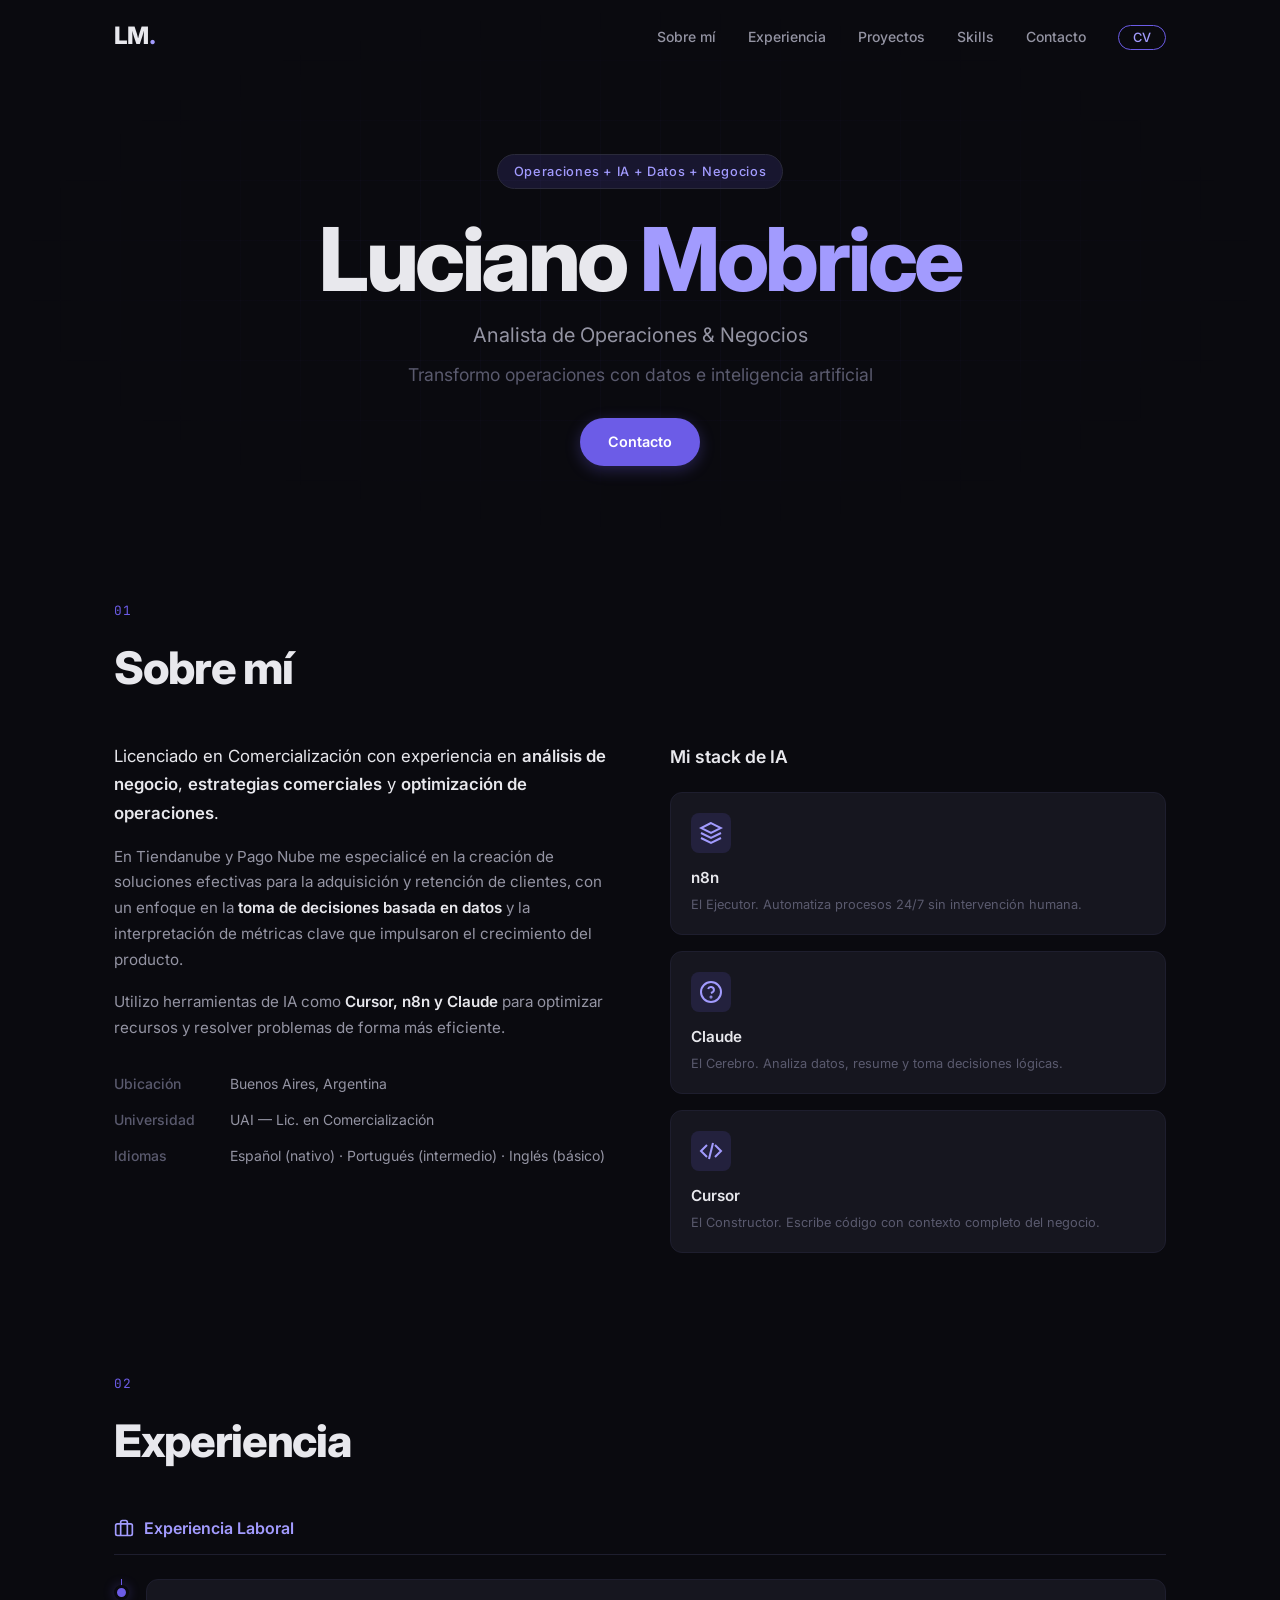
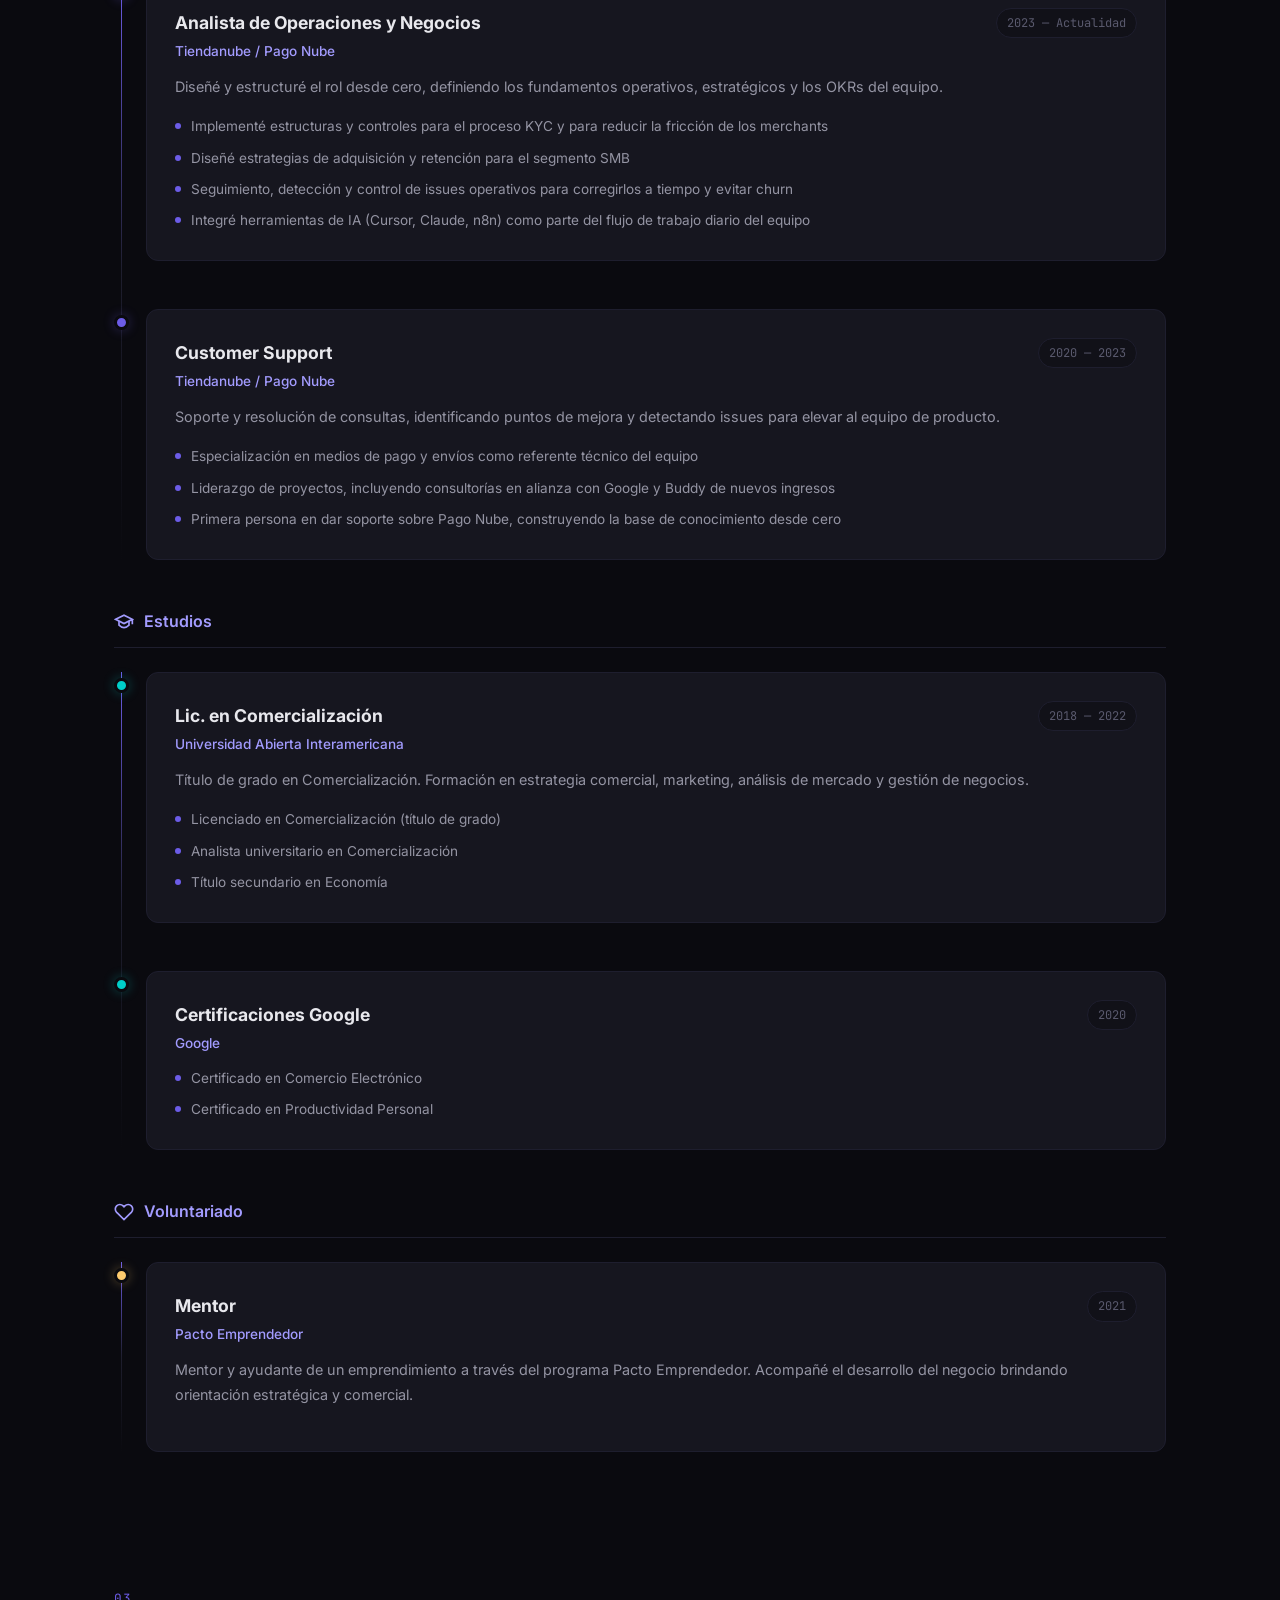
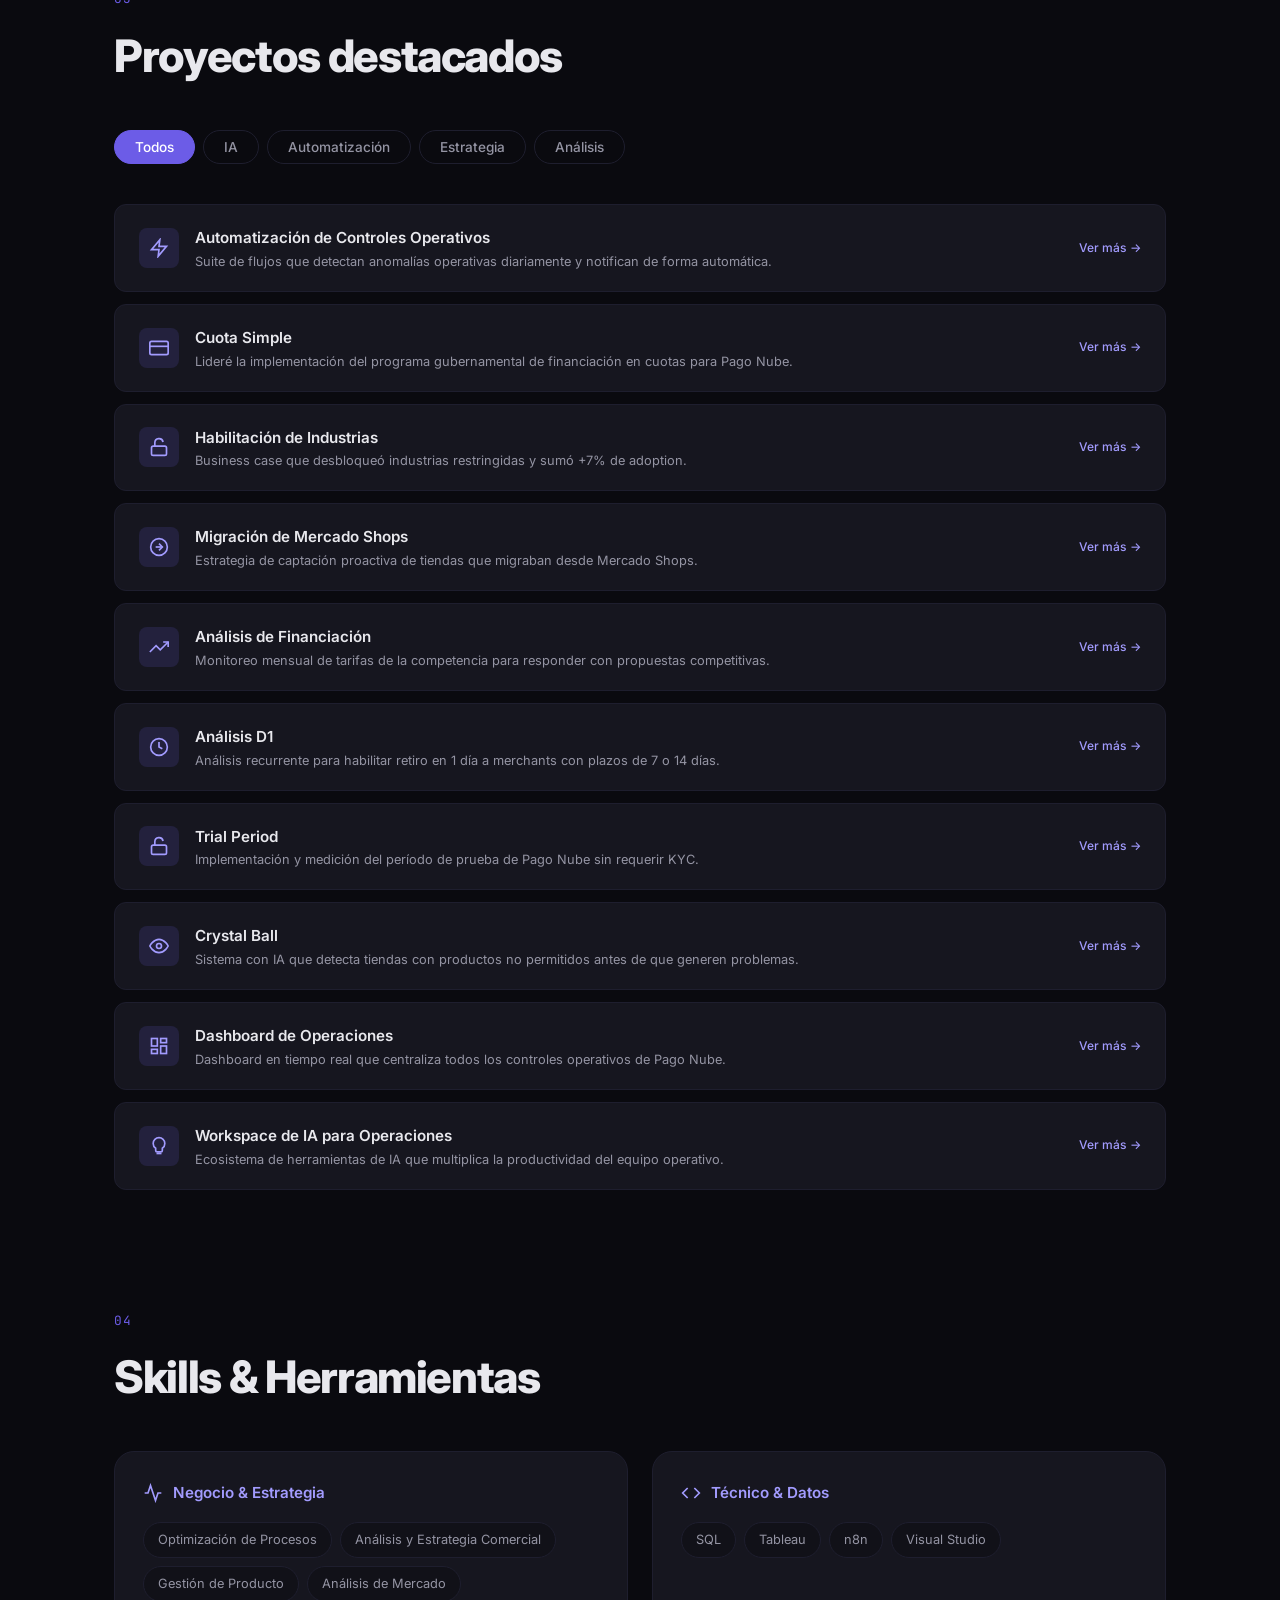
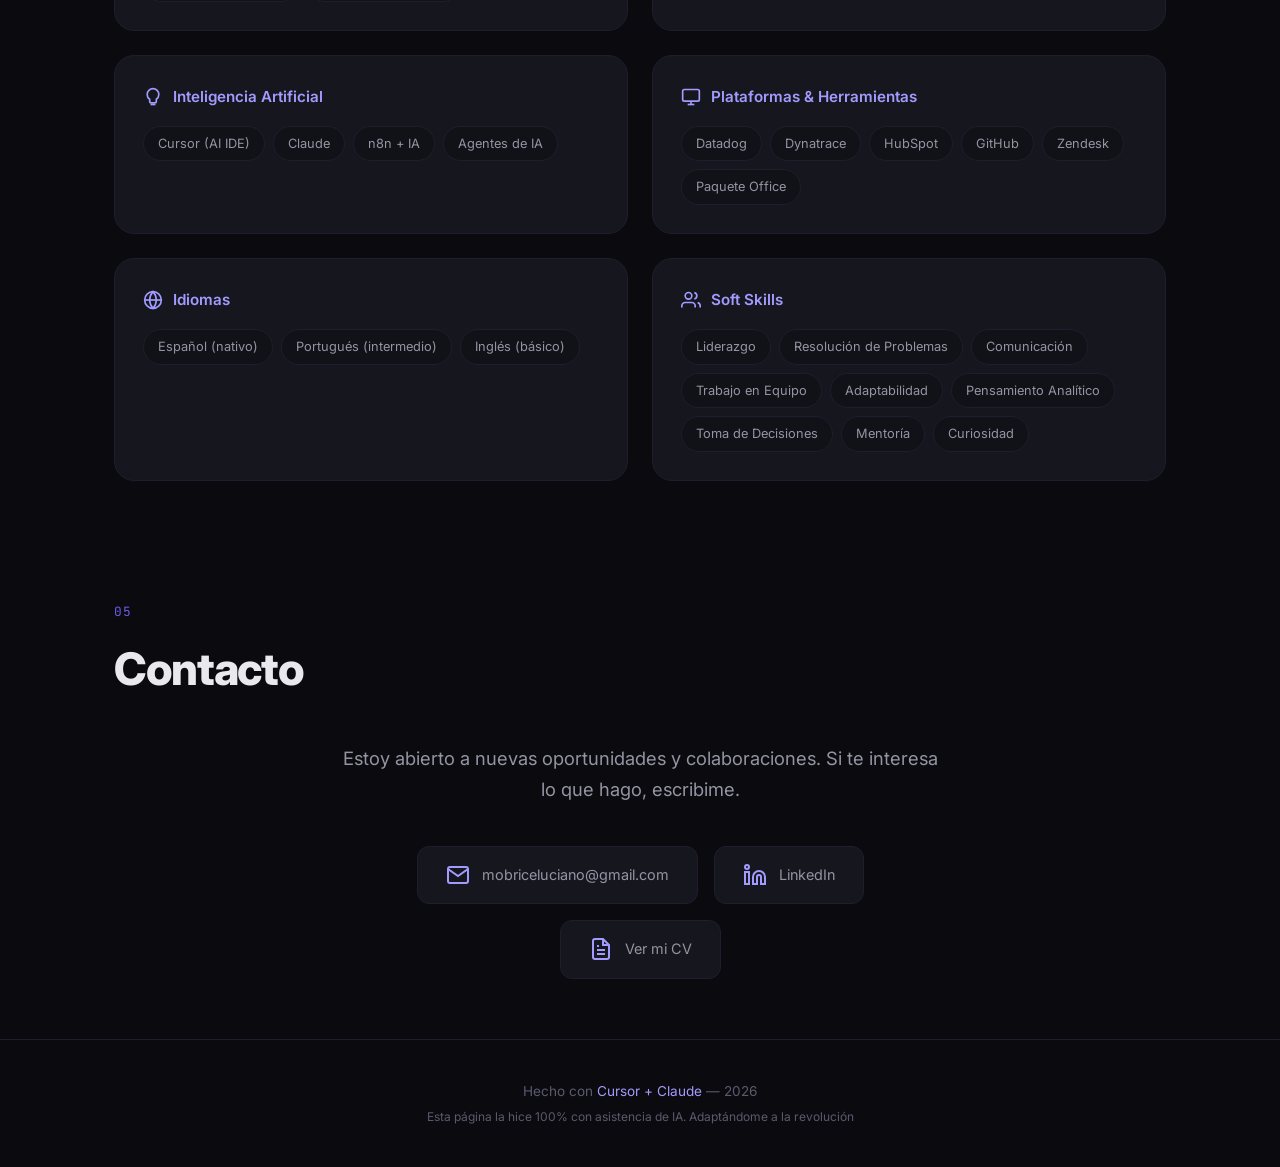
==== index.html @ 6ab18c4e "Initial commit — portfolio personal Luciano Mobrice Co-Authored-By: Claude Sonnet 4.6 <noreply@anthr" ====
<!DOCTYPE html>
<html lang="es">
<head>
  <meta charset="UTF-8">
  <meta name="viewport" content="width=device-width, initial-scale=1.0">
  <title>Luciano Mobrice — Portfolio</title>
  <meta name="description" content="Portfolio de Luciano Mobrice. Analista de Operaciones & Negocios. Transformo operaciones con datos e inteligencia artificial.">
  <link rel="stylesheet" href="style.css">
  <link rel="preconnect" href="https://fonts.googleapis.com">
  <link rel="preconnect" href="https://fonts.gstatic.com" crossorigin>
  <link href="https://fonts.googleapis.com/css2?family=Inter:wght@300;400;500;600;700;800&family=JetBrains+Mono:wght@400;500&display=swap" rel="stylesheet">
</head>
<body>
  <nav class="navbar" id="navbar">
    <div class="nav-container">
      <a href="#hero" class="nav-logo">LM<span class="accent">.</span></a>
      <button class="nav-toggle" id="navToggle" aria-label="Abrir menu">
        <span></span><span></span><span></span>
      </button>
      <ul class="nav-links" id="navLinks">
        <li><a href="#about">Sobre mí</a></li>
        <li><a href="#experience">Experiencia</a></li>
        <li><a href="#projects">Proyectos</a></li>
        <li><a href="#skills">Skills</a></li>
        <li><a href="#contact">Contacto</a></li>
        <li><a href="cv.html" class="nav-cv-link">CV</a></li>
      </ul>
    </div>
  </nav>

  <section class="hero" id="hero">
    <div class="hero-bg-grid"></div>
    <div class="hero-content">
      <div class="hero-badge">Operaciones + IA + Datos + Negocios</div>
      <h1>Luciano <span class="accent">Mobrice</span></h1>
      <p class="hero-role">Analista de Operaciones & Negocios</p>
      <p class="hero-tagline">Transformo operaciones con datos e inteligencia artificial</p>
      <div class="hero-cta">
        <a href="#contact" class="btn btn-primary">Contacto</a>
      </div>
    </div>
  </section>

  <section class="about" id="about">
    <div class="container">
      <div class="section-header">
        <span class="section-tag">01</span>
        <h2>Sobre mí</h2>
      </div>
      <div class="about-grid">
        <div class="about-text">
          <p class="about-lead">Licenciado en Comercialización con experiencia en <strong>análisis de negocio</strong>, <strong>estrategias comerciales</strong> y <strong>optimización de operaciones</strong>.</p>
          <p>En Tiendanube y Pago Nube me especialicé en la creación de soluciones efectivas para la adquisición y retención de clientes, con un enfoque en la <strong>toma de decisiones basada en datos</strong> y la interpretación de métricas clave que impulsaron el crecimiento del producto.</p>
          <p>Utilizo herramientas de IA como <strong>Cursor, n8n y Claude</strong> para optimizar recursos y resolver problemas de forma más eficiente.</p>
          <div class="about-details">
            <div class="detail">
              <span class="detail-label">Ubicación</span>
              <span class="detail-value">Buenos Aires, Argentina</span>
            </div>
            <div class="detail">
              <span class="detail-label">Universidad</span>
              <span class="detail-value">UAI — Lic. en Comercialización</span>
            </div>
            <div class="detail">
              <span class="detail-label">Idiomas</span>
              <span class="detail-value">Español (nativo) · Portugués (intermedio) · Inglés (básico)</span>
            </div>
          </div>
        </div>
        <div class="about-ai-stack">
          <h3>Mi stack de IA</h3>
          <div class="ai-cards">
            <div class="ai-card">
              <div class="ai-card-icon">
                <svg width="24" height="24" viewBox="0 0 24 24" fill="none" stroke="currentColor" stroke-width="2"><path d="M12 2L2 7l10 5 10-5-10-5z"/><path d="M2 17l10 5 10-5"/><path d="M2 12l10 5 10-5"/></svg>
              </div>
              <h4>n8n</h4>
              <p>El Ejecutor. Automatiza procesos 24/7 sin intervención humana.</p>
            </div>
            <div class="ai-card">
              <div class="ai-card-icon">
                <svg width="24" height="24" viewBox="0 0 24 24" fill="none" stroke="currentColor" stroke-width="2"><circle cx="12" cy="12" r="10"/><path d="M9.09 9a3 3 0 0 1 5.83 1c0 2-3 3-3 3"/><circle cx="12" cy="17" r=".5"/></svg>
              </div>
              <h4>Claude</h4>
              <p>El Cerebro. Analiza datos, resume y toma decisiones lógicas.</p>
            </div>
            <div class="ai-card">
              <div class="ai-card-icon">
                <svg width="24" height="24" viewBox="0 0 24 24" fill="none" stroke="currentColor" stroke-width="2"><polyline points="16 18 22 12 16 6"/><polyline points="8 6 2 12 8 18"/><line x1="14" y1="4" x2="10" y2="20"/></svg>
              </div>
              <h4>Cursor</h4>
              <p>El Constructor. Escribe código con contexto completo del negocio.</p>
            </div>
          </div>
        </div>
      </div>
    </div>
  </section>

  <section class="experience" id="experience">
    <div class="container">
      <div class="section-header">
        <span class="section-tag">02</span>
        <h2>Experiencia</h2>
      </div>

      <h3 class="experience-subtitle">
        <svg width="20" height="20" viewBox="0 0 24 24" fill="none" stroke="currentColor" stroke-width="2"><rect x="2" y="7" width="20" height="14" rx="2" ry="2"/><path d="M16 21V5a2 2 0 0 0-2-2h-4a2 2 0 0 0-2 2v16"/></svg>
        Experiencia Laboral
      </h3>
      <div class="timeline">
        <div class="timeline-item">
          <div class="timeline-marker"></div>
          <div class="timeline-content">
            <div class="timeline-header">
              <div>
                <h3>Analista de Operaciones y Negocios</h3>
                <span class="timeline-company">Tiendanube / Pago Nube</span>
              </div>
              <span class="timeline-period">2023 — Actualidad</span>
            </div>
            <p>Diseñé y estructuré el rol desde cero, definiendo los fundamentos operativos, estratégicos y los OKRs del equipo.</p>
            <ul class="timeline-highlights">
              <li>Implementé estructuras y controles para el proceso KYC y para reducir la fricción de los merchants</li>
              <li>Diseñé estrategias de adquisición y retención para el segmento SMB</li>
              <li>Seguimiento, detección y control de issues operativos para corregirlos a tiempo y evitar churn</li>
              <li>Integré herramientas de IA (Cursor, Claude, n8n) como parte del flujo de trabajo diario del equipo</li>
            </ul>
          </div>
        </div>
        <div class="timeline-item">
          <div class="timeline-marker"></div>
          <div class="timeline-content">
            <div class="timeline-header">
              <div>
                <h3>Customer Support</h3>
                <span class="timeline-company">Tiendanube / Pago Nube</span>
              </div>
              <span class="timeline-period">2020 — 2023</span>
            </div>
            <p>Soporte y resolución de consultas, identificando puntos de mejora y detectando issues para elevar al equipo de producto.</p>
            <ul class="timeline-highlights">
              <li>Especialización en medios de pago y envíos como referente técnico del equipo</li>
              <li>Liderazgo de proyectos, incluyendo consultorías en alianza con Google y Buddy de nuevos ingresos</li>
              <li>Primera persona en dar soporte sobre Pago Nube, construyendo la base de conocimiento desde cero</li>
            </ul>
          </div>
        </div>
      </div>

      <h3 class="experience-subtitle">
        <svg width="20" height="20" viewBox="0 0 24 24" fill="none" stroke="currentColor" stroke-width="2"><path d="M22 10v6M2 10l10-5 10 5-10 5z"/><path d="M6 12v5c3 3 6 3 6 3s3 0 6-3v-5"/></svg>
        Estudios
      </h3>
      <div class="timeline">
        <div class="timeline-item">
          <div class="timeline-marker marker-edu"></div>
          <div class="timeline-content">
            <div class="timeline-header">
              <div>
                <h3>Lic. en Comercialización</h3>
                <span class="timeline-company">Universidad Abierta Interamericana</span>
              </div>
              <span class="timeline-period">2018 — 2022</span>
            </div>
            <p>Título de grado en Comercialización. Formación en estrategia comercial, marketing, análisis de mercado y gestión de negocios.</p>
            <ul class="timeline-highlights">
              <li>Licenciado en Comercialización (título de grado)</li>
              <li>Analista universitario en Comercialización</li>
              <li>Título secundario en Economía</li>
            </ul>
          </div>
        </div>
        <div class="timeline-item">
          <div class="timeline-marker marker-edu"></div>
          <div class="timeline-content">
            <div class="timeline-header">
              <div>
                <h3>Certificaciones Google</h3>
                <span class="timeline-company">Google</span>
              </div>
              <span class="timeline-period">2020</span>
            </div>
            <ul class="timeline-highlights">
              <li>Certificado en Comercio Electrónico</li>
              <li>Certificado en Productividad Personal</li>
            </ul>
          </div>
        </div>
      </div>

      <h3 class="experience-subtitle">
        <svg width="20" height="20" viewBox="0 0 24 24" fill="none" stroke="currentColor" stroke-width="2"><path d="M20.84 4.61a5.5 5.5 0 0 0-7.78 0L12 5.67l-1.06-1.06a5.5 5.5 0 0 0-7.78 7.78l1.06 1.06L12 21.23l7.78-7.78 1.06-1.06a5.5 5.5 0 0 0 0-7.78z"/></svg>
        Voluntariado
      </h3>
      <div class="timeline">
        <div class="timeline-item">
          <div class="timeline-marker marker-vol"></div>
          <div class="timeline-content">
            <div class="timeline-header">
              <div>
                <h3>Mentor</h3>
                <span class="timeline-company">Pacto Emprendedor</span>
              </div>
              <span class="timeline-period">2021</span>
            </div>
            <p>Mentor y ayudante de un emprendimiento a través del programa Pacto Emprendedor. Acompañé el desarrollo del negocio brindando orientación estratégica y comercial.</p>
          </div>
        </div>
      </div>
    </div>
  </section>

  <section class="projects" id="projects">
    <div class="container">
      <div class="section-header">
        <span class="section-tag">03</span>
        <h2>Proyectos destacados</h2>
      </div>
      <div class="project-filters">
        <button class="filter-btn active" data-filter="all">Todos</button>
        <button class="filter-btn" data-filter="ai">IA</button>
        <button class="filter-btn" data-filter="automation">Automatización</button>
        <button class="filter-btn" data-filter="strategy">Estrategia</button>
        <button class="filter-btn" data-filter="analytics">Análisis</button>
      </div>
      <div class="projects-grid" id="projectsGrid">
      </div>
    </div>
  </section>

  <section class="skills" id="skills">
    <div class="container">
      <div class="section-header">
        <span class="section-tag">04</span>
        <h2>Skills & Herramientas</h2>
      </div>
      <div class="skills-grid">
        <div class="skill-group">
          <h3>
            <svg width="20" height="20" viewBox="0 0 24 24" fill="none" stroke="currentColor" stroke-width="2"><path d="M22 12h-4l-3 9L9 3l-3 9H2"/></svg>
            Negocio & Estrategia
          </h3>
          <div class="skill-tags" id="skillsBusiness"></div>
        </div>
        <div class="skill-group">
          <h3>
            <svg width="20" height="20" viewBox="0 0 24 24" fill="none" stroke="currentColor" stroke-width="2"><polyline points="16 18 22 12 16 6"/><polyline points="8 6 2 12 8 18"/></svg>
            Técnico & Datos
          </h3>
          <div class="skill-tags" id="skillsTechnical"></div>
        </div>
        <div class="skill-group">
          <h3>
            <svg width="20" height="20" viewBox="0 0 24 24" fill="none" stroke="currentColor" stroke-width="2"><path d="M12 2a7 7 0 0 0-7 7c0 2.38 1.19 4.47 3 5.74V17a2 2 0 0 0 2 2h4a2 2 0 0 0 2-2v-2.26c1.81-1.27 3-3.36 3-5.74a7 7 0 0 0-7-7z"/><line x1="9" y1="21" x2="15" y2="21"/></svg>
            Inteligencia Artificial
          </h3>
          <div class="skill-tags" id="skillsAI"></div>
        </div>
        <div class="skill-group">
          <h3>
            <svg width="20" height="20" viewBox="0 0 24 24" fill="none" stroke="currentColor" stroke-width="2"><rect x="2" y="3" width="20" height="14" rx="2" ry="2"/><line x1="8" y1="21" x2="16" y2="21"/><line x1="12" y1="17" x2="12" y2="21"/></svg>
            Plataformas & Herramientas
          </h3>
          <div class="skill-tags" id="skillsPlatforms"></div>
        </div>
        <div class="skill-group">
          <h3>
            <svg width="20" height="20" viewBox="0 0 24 24" fill="none" stroke="currentColor" stroke-width="2"><circle cx="12" cy="12" r="10"/><line x1="2" y1="12" x2="22" y2="12"/><path d="M12 2a15.3 15.3 0 0 1 4 10 15.3 15.3 0 0 1-4 10 15.3 15.3 0 0 1-4-10 15.3 15.3 0 0 1 4-10z"/></svg>
            Idiomas
          </h3>
          <div class="skill-tags" id="skillsLanguages"></div>
        </div>
        <div class="skill-group">
          <h3>
            <svg width="20" height="20" viewBox="0 0 24 24" fill="none" stroke="currentColor" stroke-width="2"><path d="M17 21v-2a4 4 0 0 0-4-4H5a4 4 0 0 0-4 4v2"/><circle cx="9" cy="7" r="4"/><path d="M23 21v-2a4 4 0 0 0-3-3.87"/><path d="M16 3.13a4 4 0 0 1 0 7.75"/></svg>
            Soft Skills
          </h3>
          <div class="skill-tags" id="skillsSoft"></div>
        </div>
      </div>
    </div>
  </section>

  <section class="contact" id="contact">
    <div class="container">
      <div class="section-header">
        <span class="section-tag">05</span>
        <h2>Contacto</h2>
      </div>
      <div class="contact-content">
        <p class="contact-lead">Estoy abierto a nuevas oportunidades y colaboraciones. Si te interesa lo que hago, escribime.</p>
        <div class="contact-links">
          <a href="mailto:mobriceluciano@gmail.com" class="contact-card" rel="noopener noreferrer">
            <svg width="24" height="24" viewBox="0 0 24 24" fill="none" stroke="currentColor" stroke-width="2"><path d="M4 4h16c1.1 0 2 .9 2 2v12c0 1.1-.9 2-2 2H4c-1.1 0-2-.9-2-2V6c0-1.1.9-2 2-2z"/><polyline points="22,6 12,13 2,6"/></svg>
            <span>mobriceluciano@gmail.com</span>
          </a>
          <a href="https://www.linkedin.com/in/lucianomobrice/" target="_blank" class="contact-card" rel="noopener noreferrer">
            <svg width="24" height="24" viewBox="0 0 24 24" fill="none" stroke="currentColor" stroke-width="2"><path d="M16 8a6 6 0 0 1 6 6v7h-4v-7a2 2 0 0 0-2-2 2 2 0 0 0-2 2v7h-4v-7a6 6 0 0 1 6-6z"/><rect x="2" y="9" width="4" height="12"/><circle cx="4" cy="4" r="2"/></svg>
            <span>LinkedIn</span>
          </a>
          <a href="cv.html" class="contact-card">
            <svg width="24" height="24" viewBox="0 0 24 24" fill="none" stroke="currentColor" stroke-width="2"><path d="M14 2H6a2 2 0 0 0-2 2v16a2 2 0 0 0 2 2h12a2 2 0 0 0 2-2V8z"/><polyline points="14 2 14 8 20 8"/><line x1="16" y1="13" x2="8" y2="13"/><line x1="16" y1="17" x2="8" y2="17"/><polyline points="10 9 9 9 8 9"/></svg>
            <span>Ver mi CV</span>
          </a>
        </div>
      </div>
    </div>
  </section>

  <footer class="footer">
    <div class="container">
      <p>Hecho con <span class="accent">Cursor + Claude</span> — 2026</p>
      <p class="footer-note">Esta página la hice 100% con asistencia de IA. Adaptándome a la revolución</p>
    </div>
  </footer>

  <script src="script.js"></script>
</body>
</html>
---- style.css ----
:root {
  --bg-primary: #0a0a0f;
  --bg-secondary: #111118;
  --bg-card: #16161f;
  --bg-card-hover: #1c1c28;
  --text-primary: #e8e8ed;
  --text-secondary: #9494a3;
  --text-muted: #5a5a6e;
  --accent: #6c5ce7;
  --accent-light: #a29bfe;
  --accent-glow: rgba(108, 92, 231, 0.15);
  --accent-glow-strong: rgba(108, 92, 231, 0.3);
  --border: #1e1e2e;
  --border-light: #2a2a3a;
  --green: #00cec9;
  --orange: #fdcb6e;
  --pink: #fd79a8;
  --radius: 12px;
  --radius-sm: 8px;
  --radius-lg: 20px;
  --transition: 0.3s cubic-bezier(0.4, 0, 0.2, 1);
  --shadow: 0 4px 20px rgba(0, 0, 0, 0.3);
  --shadow-lg: 0 8px 40px rgba(0, 0, 0, 0.4);
}

*,
*::before,
*::after {
  margin: 0;
  padding: 0;
  box-sizing: border-box;
}

html {
  scroll-behavior: smooth;
  scroll-padding-top: 80px;
}

body {
  font-family: 'Inter', -apple-system, BlinkMacSystemFont, sans-serif;
  background: var(--bg-primary);
  color: var(--text-primary);
  line-height: 1.7;
  overflow-x: hidden;
  -webkit-font-smoothing: antialiased;
}

.container {
  max-width: 1100px;
  margin: 0 auto;
  padding: 0 24px;
}

/* ─── NAV ────────────────────────────── */

.navbar {
  position: fixed;
  top: 0;
  left: 0;
  right: 0;
  z-index: 1000;
  padding: 16px 0;
  transition: var(--transition);
  background: transparent;
}

.navbar.scrolled {
  background: rgba(10, 10, 15, 0.85);
  backdrop-filter: blur(20px);
  border-bottom: 1px solid var(--border);
  padding: 12px 0;
}

.nav-container {
  max-width: 1100px;
  margin: 0 auto;
  padding: 0 24px;
  display: flex;
  justify-content: space-between;
  align-items: center;
}

.nav-logo {
  font-size: 1.5rem;
  font-weight: 800;
  text-decoration: none;
  color: var(--text-primary);
  letter-spacing: -0.03em;
}

.nav-links {
  list-style: none;
  display: flex;
  gap: 32px;
}

.nav-links a {
  text-decoration: none;
  color: var(--text-secondary);
  font-size: 0.875rem;
  font-weight: 500;
  transition: var(--transition);
  position: relative;
}

.nav-links a::after {
  content: '';
  position: absolute;
  bottom: -4px;
  left: 0;
  width: 0;
  height: 2px;
  background: var(--accent);
  transition: var(--transition);
}

.nav-links a:hover {
  color: var(--text-primary);
}

.nav-links a:hover::after {
  width: 100%;
}

.nav-cv-link {
  padding: 4px 14px;
  border: 1px solid var(--accent);
  border-radius: 100px;
  color: var(--accent-light) !important;
  font-size: 0.8rem !important;
}

.nav-cv-link::after {
  display: none !important;
}

.nav-cv-link:hover {
  background: var(--accent);
  color: white !important;
}

.nav-toggle {
  display: none;
  background: none;
  border: none;
  cursor: pointer;
  padding: 4px;
  flex-direction: column;
  gap: 5px;
}

.nav-toggle span {
  display: block;
  width: 24px;
  height: 2px;
  background: var(--text-primary);
  transition: var(--transition);
}

/* ─── HERO ───────────────────────────── */

.hero {
  min-height: 60vh;
  display: flex;
  align-items: center;
  justify-content: center;
  position: relative;
  padding: 120px 24px 40px;
  overflow: hidden;
}

.hero-bg-grid {
  position: absolute;
  inset: 0;
  background-image:
    linear-gradient(rgba(108, 92, 231, 0.03) 1px, transparent 1px),
    linear-gradient(90deg, rgba(108, 92, 231, 0.03) 1px, transparent 1px);
  background-size: 60px 60px;
  mask-image: radial-gradient(ellipse at center, black 30%, transparent 70%);
}

.hero-content {
  text-align: center;
  position: relative;
  z-index: 1;
  max-width: 800px;
}

.hero-badge {
  display: inline-block;
  padding: 6px 16px;
  border-radius: 100px;
  border: 1px solid var(--border-light);
  background: var(--accent-glow);
  color: var(--accent-light);
  font-size: 0.8rem;
  font-weight: 500;
  letter-spacing: 0.05em;
  margin-bottom: 24px;
  opacity: 0;
  animation: fadeUp 0.6s 0.2s forwards;
}

.hero h1 {
  font-size: clamp(3rem, 8vw, 5.5rem);
  font-weight: 800;
  letter-spacing: -0.04em;
  line-height: 1.05;
  margin-bottom: 12px;
  opacity: 0;
  animation: fadeUp 0.6s 0.3s forwards;
}

.hero-role {
  font-size: clamp(1rem, 2.5vw, 1.25rem);
  color: var(--text-secondary);
  font-weight: 400;
  margin-bottom: 8px;
  opacity: 0;
  animation: fadeUp 0.6s 0.4s forwards;
}

.hero-tagline {
  font-size: clamp(0.9rem, 2vw, 1.1rem);
  color: var(--text-muted);
  margin-bottom: 28px;
  opacity: 0;
  animation: fadeUp 0.6s 0.5s forwards;
}

.hero-cta {
  display: flex;
  gap: 16px;
  justify-content: center;
  margin-bottom: 0;
  opacity: 0;
  animation: fadeUp 0.6s 0.6s forwards;
}

.btn {
  display: inline-flex;
  align-items: center;
  padding: 12px 28px;
  border-radius: 100px;
  font-size: 0.9rem;
  font-weight: 600;
  text-decoration: none;
  transition: var(--transition);
  cursor: pointer;
  border: none;
}

.btn-primary {
  background: var(--accent);
  color: white;
  box-shadow: 0 4px 15px rgba(108, 92, 231, 0.3);
}

.btn-primary:hover {
  background: var(--accent-light);
  transform: translateY(-2px);
  box-shadow: 0 6px 25px rgba(108, 92, 231, 0.4);
}

.btn-secondary {
  background: transparent;
  color: var(--text-primary);
  border: 1px solid var(--border-light);
}

.btn-secondary:hover {
  border-color: var(--accent);
  color: var(--accent-light);
  transform: translateY(-2px);
}

.hero-stats {
  display: flex;
  justify-content: center;
  gap: 60px;
  opacity: 0;
  animation: fadeUp 0.6s 0.7s forwards;
}

.stat {
  text-align: center;
}

.stat-number {
  display: block;
  font-size: 2.5rem;
  font-weight: 800;
  color: var(--accent-light);
  font-family: 'JetBrains Mono', monospace;
  line-height: 1;
}

.stat-label {
  font-size: 0.75rem;
  color: var(--text-muted);
  text-transform: uppercase;
  letter-spacing: 0.1em;
  margin-top: 4px;
  display: block;
}

.scroll-indicator {
  position: absolute;
  bottom: 32px;
  left: 50%;
  transform: translateX(-50%);
  display: flex;
  flex-direction: column;
  align-items: center;
  gap: 8px;
  opacity: 0;
  animation: fadeUp 0.6s 1s forwards;
}

.scroll-indicator span {
  font-size: 0.7rem;
  color: var(--text-muted);
  text-transform: uppercase;
  letter-spacing: 0.15em;
}

.scroll-line {
  width: 1px;
  height: 40px;
  background: linear-gradient(to bottom, var(--accent), transparent);
  animation: scrollPulse 2s ease-in-out infinite;
}

/* ─── SECTIONS ───────────────────────── */

section {
  padding: 60px 0;
}

.section-header {
  margin-bottom: 36px;
}

.section-tag {
  display: block;
  font-family: 'JetBrains Mono', monospace;
  font-size: 0.8rem;
  color: var(--accent);
  margin-bottom: 8px;
  letter-spacing: 0.05em;
}

.section-header h2 {
  font-size: clamp(2rem, 4vw, 2.8rem);
  font-weight: 800;
  letter-spacing: -0.03em;
}

.accent {
  color: var(--accent-light);
}

/* ─── ABOUT ──────────────────────────── */

.about-grid {
  display: grid;
  grid-template-columns: 1fr 1fr;
  gap: 60px;
  align-items: start;
}

.about-text p {
  color: var(--text-secondary);
  margin-bottom: 16px;
  font-size: 0.95rem;
}

.about-lead {
  font-size: 1.05rem !important;
  color: var(--text-primary) !important;
}

.about-text strong {
  color: var(--text-primary);
  font-weight: 600;
}

.about-details {
  margin-top: 32px;
  display: flex;
  flex-direction: column;
  gap: 12px;
}

.detail {
  display: flex;
  gap: 16px;
  font-size: 0.875rem;
}

.detail-label {
  color: var(--text-muted);
  min-width: 100px;
  font-weight: 500;
}

.detail-value {
  color: var(--text-secondary);
}

.about-ai-stack h3 {
  font-size: 1.1rem;
  margin-bottom: 20px;
  font-weight: 600;
}

.ai-cards {
  display: flex;
  flex-direction: column;
  gap: 16px;
}

.ai-card {
  background: var(--bg-card);
  border: 1px solid var(--border);
  border-radius: var(--radius);
  padding: 20px;
  transition: var(--transition);
}

.ai-card:hover {
  border-color: var(--accent);
  background: var(--bg-card-hover);
  transform: translateX(4px);
  box-shadow: -4px 0 20px var(--accent-glow);
}

.ai-card-icon {
  width: 40px;
  height: 40px;
  display: flex;
  align-items: center;
  justify-content: center;
  border-radius: var(--radius-sm);
  background: var(--accent-glow);
  color: var(--accent-light);
  margin-bottom: 12px;
}

.ai-card h4 {
  font-size: 0.95rem;
  font-weight: 600;
  margin-bottom: 4px;
}

.ai-card p {
  font-size: 0.8rem;
  color: var(--text-muted);
  line-height: 1.5;
}

/* ─── EXPERIENCE ─────────────────────── */

.experience-subtitle {
  display: flex;
  align-items: center;
  gap: 10px;
  font-size: 1rem;
  font-weight: 600;
  color: var(--accent-light);
  margin-bottom: 24px;
  margin-top: 48px;
  padding-bottom: 12px;
  border-bottom: 1px solid var(--border);
}

.experience-subtitle:first-of-type {
  margin-top: 0;
}

.experience-subtitle svg {
  flex-shrink: 0;
}

.timeline {
  position: relative;
  padding-left: 32px;
  margin-bottom: 16px;
}

.timeline::before {
  content: '';
  position: absolute;
  left: 7px;
  top: 0;
  bottom: 0;
  width: 1px;
  background: linear-gradient(to bottom, var(--accent), var(--border), transparent);
}

.timeline-item {
  position: relative;
  margin-bottom: 48px;
}

.timeline-item:last-child {
  margin-bottom: 0;
}

.timeline-marker {
  position: absolute;
  left: -32px;
  top: 6px;
  width: 15px;
  height: 15px;
  border-radius: 50%;
  background: var(--accent);
  border: 3px solid var(--bg-primary);
  box-shadow: 0 0 12px var(--accent-glow-strong);
}

.marker-edu {
  background: var(--green);
  box-shadow: 0 0 12px rgba(0, 206, 201, 0.3);
}

.marker-vol {
  background: var(--orange);
  box-shadow: 0 0 12px rgba(253, 203, 110, 0.3);
}

.timeline-content {
  background: var(--bg-card);
  border: 1px solid var(--border);
  border-radius: var(--radius);
  padding: 28px;
  transition: var(--transition);
}

.timeline-content:hover {
  border-color: var(--border-light);
  box-shadow: var(--shadow);
}

.timeline-header {
  display: flex;
  justify-content: space-between;
  align-items: flex-start;
  margin-bottom: 12px;
  gap: 16px;
}

.timeline-header h3 {
  font-size: 1.1rem;
  font-weight: 700;
}

.timeline-company {
  display: block;
  color: var(--accent-light);
  font-size: 0.85rem;
  font-weight: 500;
  margin-top: 2px;
}

.timeline-period {
  font-family: 'JetBrains Mono', monospace;
  font-size: 0.75rem;
  color: var(--text-muted);
  white-space: nowrap;
  padding: 4px 10px;
  border-radius: 100px;
  background: var(--bg-secondary);
  border: 1px solid var(--border);
}

.timeline-content > p {
  color: var(--text-secondary);
  font-size: 0.9rem;
  margin-bottom: 16px;
}

.timeline-highlights {
  list-style: none;
  display: flex;
  flex-direction: column;
  gap: 8px;
}

.timeline-highlights li {
  font-size: 0.85rem;
  color: var(--text-secondary);
  padding-left: 16px;
  position: relative;
}

.timeline-highlights li::before {
  content: '';
  position: absolute;
  left: 0;
  top: 8px;
  width: 6px;
  height: 6px;
  border-radius: 50%;
  background: var(--accent);
}

/* ─── PROJECTS ───────────────────────── */

.project-filters {
  display: flex;
  gap: 8px;
  margin-bottom: 40px;
  flex-wrap: wrap;
}

.filter-btn {
  padding: 8px 20px;
  border-radius: 100px;
  border: 1px solid var(--border);
  background: transparent;
  color: var(--text-secondary);
  font-size: 0.85rem;
  font-weight: 500;
  cursor: pointer;
  transition: var(--transition);
  font-family: 'Inter', sans-serif;
}

.filter-btn:hover {
  border-color: var(--accent);
  color: var(--text-primary);
}

.filter-btn.active {
  background: var(--accent);
  border-color: var(--accent);
  color: white;
}

.projects-grid {
  display: flex;
  flex-direction: column;
  gap: 12px;
}

.project-card {
  background: var(--bg-card);
  border: 1px solid var(--border);
  border-radius: var(--radius);
  padding: 20px 24px;
  transition: var(--transition);
  cursor: pointer;
  position: relative;
  display: flex;
  align-items: center;
  gap: 16px;
}

.project-card:hover {
  border-color: var(--accent);
  background: var(--bg-card-hover);
  transform: translateX(4px);
}

.project-card-icon {
  width: 40px;
  height: 40px;
  min-width: 40px;
  border-radius: var(--radius-sm);
  background: var(--accent-glow);
  display: flex;
  align-items: center;
  justify-content: center;
  color: var(--accent-light);
}

.project-card-icon svg {
  width: 20px;
  height: 20px;
}

.project-card-body {
  flex: 1;
  min-width: 0;
}

.project-card-body h3 {
  font-size: 0.95rem;
  font-weight: 600;
  margin-bottom: 2px;
}

.project-card-summary {
  color: var(--text-secondary);
  font-size: 0.8rem;
  line-height: 1.4;
  white-space: nowrap;
  overflow: hidden;
  text-overflow: ellipsis;
}

.project-card-tags {
  display: none;
}

.project-tag {
  padding: 3px 10px;
  border-radius: 100px;
  background: var(--bg-secondary);
  border: 1px solid var(--border);
  font-size: 0.7rem;
  color: var(--text-muted);
  font-family: 'JetBrains Mono', monospace;
}

.project-card-cta {
  color: var(--accent-light);
  font-size: 0.75rem;
  font-weight: 500;
  white-space: nowrap;
  display: flex;
  align-items: center;
  gap: 4px;
  flex-shrink: 0;
}

.project-card-cta::after {
  content: '\2192';
}

@media (max-width: 600px) {
  .project-card-summary {
    white-space: normal;
  }
}

/* ─── PROJECT MODAL ──────────────────── */

.modal-overlay {
  position: fixed;
  inset: 0;
  background: rgba(0, 0, 0, 0.7);
  backdrop-filter: blur(8px);
  z-index: 2000;
  display: flex;
  align-items: center;
  justify-content: center;
  padding: 24px;
  opacity: 0;
  visibility: hidden;
  transition: var(--transition);
}

.modal-overlay.active {
  opacity: 1;
  visibility: visible;
}

.modal {
  background: var(--bg-secondary);
  border: 1px solid var(--border);
  border-radius: var(--radius-lg);
  max-width: 640px;
  width: 100%;
  max-height: 80vh;
  overflow-y: auto;
  padding: 40px;
  transform: scale(0.95) translateY(20px);
  transition: var(--transition);
}

.modal-overlay.active .modal {
  transform: scale(1) translateY(0);
}

.modal-close {
  position: absolute;
  top: 16px;
  right: 16px;
  background: none;
  border: none;
  color: var(--text-muted);
  cursor: pointer;
  padding: 8px;
  transition: var(--transition);
}

.modal-close:hover {
  color: var(--text-primary);
}

.modal h3 {
  font-size: 1.5rem;
  font-weight: 800;
  margin-bottom: 8px;
}

.modal-category {
  display: inline-block;
  padding: 4px 12px;
  border-radius: 100px;
  font-size: 0.75rem;
  font-weight: 600;
  text-transform: uppercase;
  letter-spacing: 0.05em;
  margin-bottom: 20px;
}

.modal-category[data-cat="ai"] {
  background: rgba(253, 121, 168, 0.15);
  color: var(--pink);
}

.modal-category[data-cat="automation"] {
  background: rgba(108, 92, 231, 0.15);
  color: var(--accent-light);
}

.modal-category[data-cat="strategy"] {
  background: rgba(253, 203, 110, 0.15);
  color: var(--orange);
}

.modal-category[data-cat="analytics"] {
  background: rgba(0, 206, 201, 0.15);
  color: var(--green);
}

.modal-details {
  color: var(--text-secondary);
  font-size: 0.9rem;
  line-height: 1.8;
  margin-bottom: 24px;
}

.modal-impact {
  background: var(--bg-card);
  border: 1px solid var(--border);
  border-left: 3px solid var(--green);
  border-radius: var(--radius-sm);
  padding: 16px 20px;
  margin-bottom: 20px;
}

.modal-impact-label {
  font-size: 0.7rem;
  text-transform: uppercase;
  letter-spacing: 0.1em;
  color: var(--green);
  font-weight: 600;
  margin-bottom: 4px;
}

.modal-impact p {
  color: var(--text-secondary);
  font-size: 0.85rem;
}

.modal-tags {
  display: flex;
  flex-wrap: wrap;
  gap: 6px;
}

/* ─── SKILLS ─────────────────────────── */

.skills-grid {
  display: grid;
  grid-template-columns: repeat(2, 1fr);
  gap: 24px;
}

.skill-group {
  background: var(--bg-card);
  border: 1px solid var(--border);
  border-radius: var(--radius-lg);
  padding: 28px;
  transition: var(--transition);
}

.skill-group:hover {
  border-color: var(--border-light);
}

.skill-group h3 {
  display: flex;
  align-items: center;
  gap: 10px;
  font-size: 0.95rem;
  font-weight: 600;
  margin-bottom: 16px;
  color: var(--accent-light);
}

.skill-tags {
  display: flex;
  flex-wrap: wrap;
  gap: 8px;
}

.skill-pill {
  padding: 6px 14px;
  border-radius: 100px;
  background: var(--bg-secondary);
  border: 1px solid var(--border);
  font-size: 0.8rem;
  color: var(--text-secondary);
  transition: var(--transition);
}

.skill-pill:hover {
  border-color: var(--accent);
  color: var(--accent-light);
  background: var(--accent-glow);
}

/* ─── CONTACT ────────────────────────── */

.contact-content {
  text-align: center;
  max-width: 600px;
  margin: 0 auto;
}

.contact-lead {
  font-size: 1.15rem;
  color: var(--text-secondary);
  margin-bottom: 40px;
}

.contact-links {
  display: flex;
  gap: 16px;
  justify-content: center;
  flex-wrap: wrap;
}

.contact-card {
  display: flex;
  align-items: center;
  gap: 12px;
  padding: 16px 28px;
  border-radius: var(--radius);
  background: var(--bg-card);
  border: 1px solid var(--border);
  text-decoration: none;
  color: var(--text-secondary);
  transition: var(--transition);
  font-size: 0.9rem;
}

.contact-card:hover {
  border-color: var(--accent);
  color: var(--accent-light);
  transform: translateY(-2px);
  box-shadow: var(--shadow);
}

.contact-card svg {
  color: var(--accent-light);
  flex-shrink: 0;
}

/* ─── FOOTER ─────────────────────────── */

.footer {
  padding: 40px 0;
  border-top: 1px solid var(--border);
  text-align: center;
}

.footer p {
  font-size: 0.85rem;
  color: var(--text-muted);
}

.footer-note {
  margin-top: 4px;
  font-size: 0.75rem !important;
}

/* ─── ANIMATIONS ─────────────────────── */

@keyframes fadeUp {
  from {
    opacity: 0;
    transform: translateY(20px);
  }
  to {
    opacity: 1;
    transform: translateY(0);
  }
}

@keyframes scrollPulse {
  0%, 100% { opacity: 0.3; transform: scaleY(0.6); }
  50% { opacity: 1; transform: scaleY(1); }
}

.reveal {
  opacity: 0;
  transform: translateY(30px);
  transition: opacity 0.6s ease, transform 0.6s ease;
}

.reveal.visible {
  opacity: 1;
  transform: translateY(0);
}

/* ─── RESPONSIVE ─────────────────────── */

@media (max-width: 768px) {
  .nav-toggle {
    display: flex;
  }

  .nav-links {
    position: fixed;
    top: 0;
    right: -100%;
    width: 280px;
    height: 100vh;
    background: var(--bg-secondary);
    border-left: 1px solid var(--border);
    flex-direction: column;
    padding: 80px 32px 32px;
    gap: 24px;
    transition: var(--transition);
  }

  .nav-links.open {
    right: 0;
  }

  .nav-links a {
    font-size: 1rem;
  }

  .hero-stats {
    gap: 32px;
  }

  .stat-number {
    font-size: 2rem;
  }

  .about-grid {
    grid-template-columns: 1fr;
    gap: 40px;
  }

  .skills-grid {
    grid-template-columns: 1fr;
  }

  .timeline-header {
    flex-direction: column;
  }

  .hero h1 {
    font-size: clamp(2.5rem, 10vw, 3.5rem);
  }

  .modal {
    padding: 24px;
    margin: 16px;
  }

  .contact-links {
    flex-direction: column;
    align-items: center;
  }
}

@media (max-width: 480px) {
  section {
    padding: 40px 0;
  }

  .hero {
    padding: 100px 16px 30px;
  }

  .hero-cta {
    flex-direction: column;
    align-items: center;
  }

  .hero-stats {
    flex-direction: column;
    gap: 20px;
  }
}

/* ─── SCROLLBAR ──────────────────────── */

::-webkit-scrollbar {
  width: 6px;
}

::-webkit-scrollbar-track {
  background: var(--bg-primary);
}

::-webkit-scrollbar-thumb {
  background: var(--border-light);
  border-radius: 3px;
}

::-webkit-scrollbar-thumb:hover {
  background: var(--accent);
}
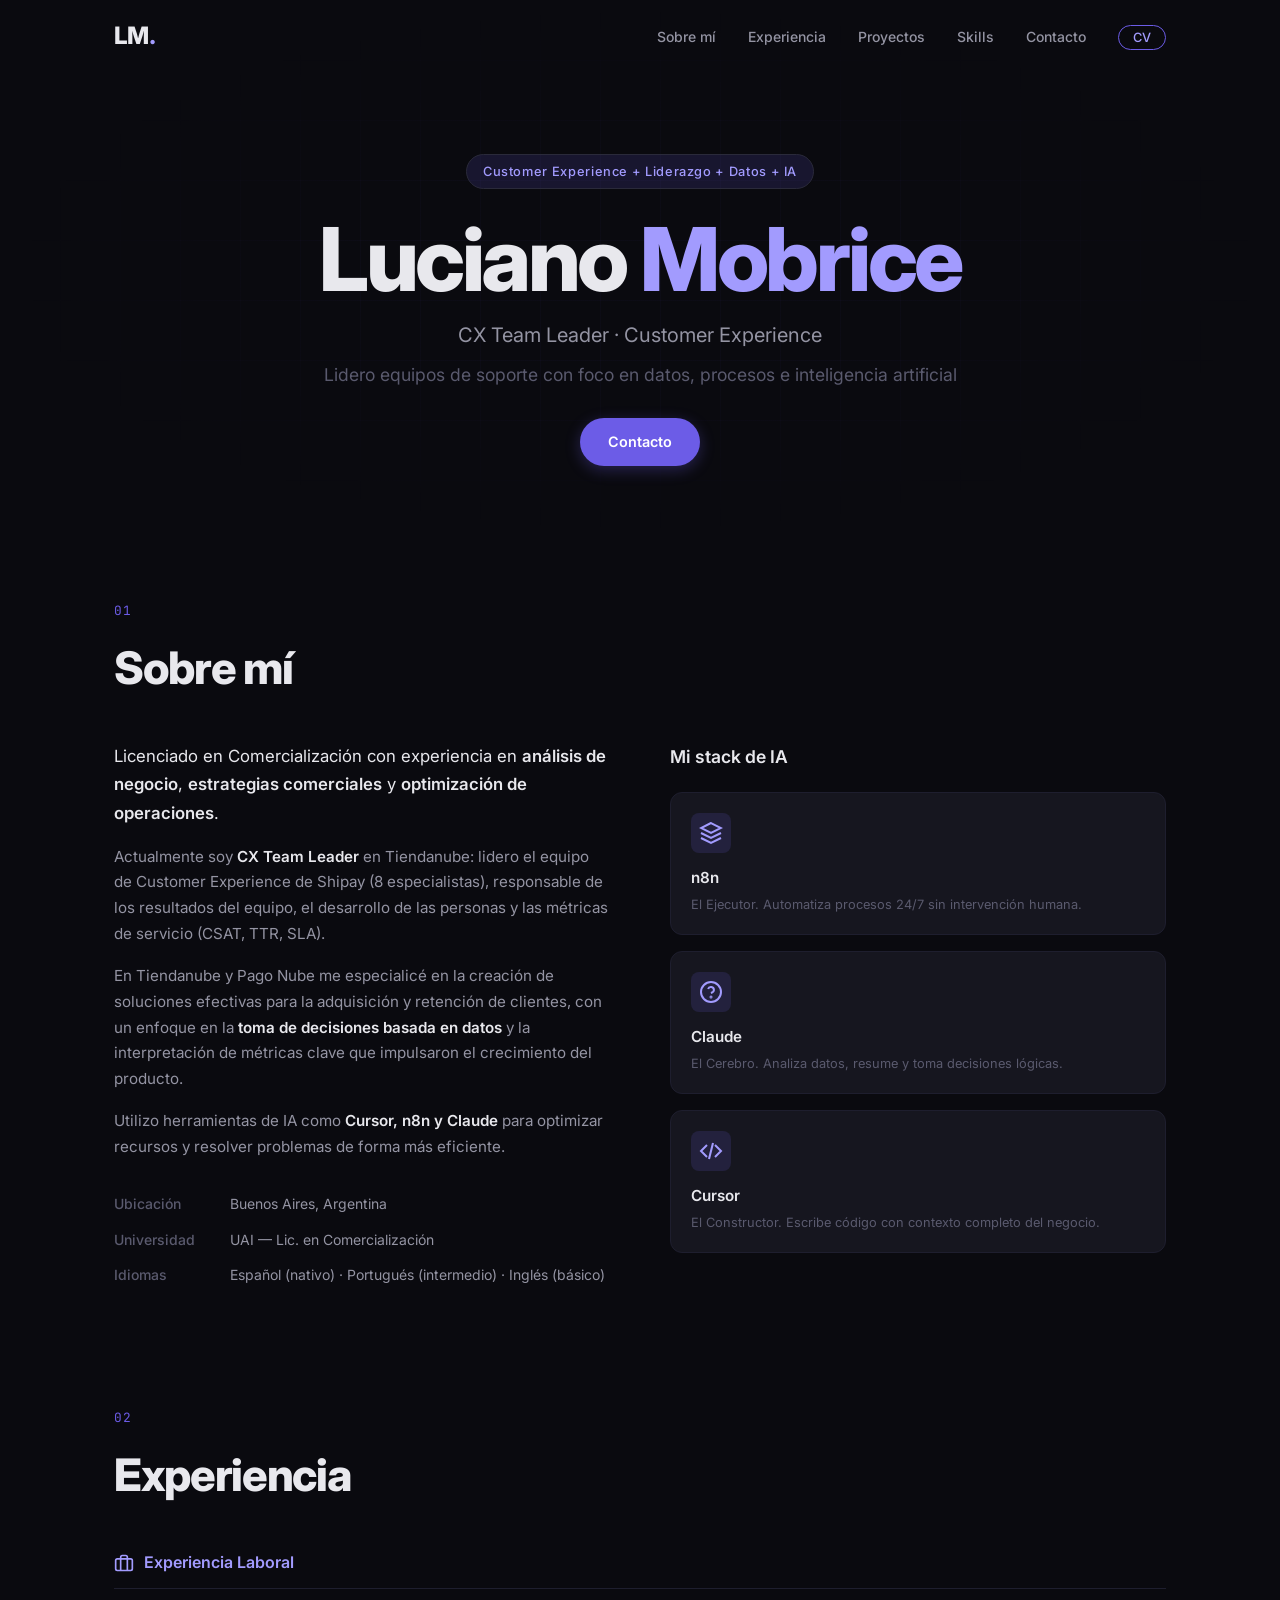
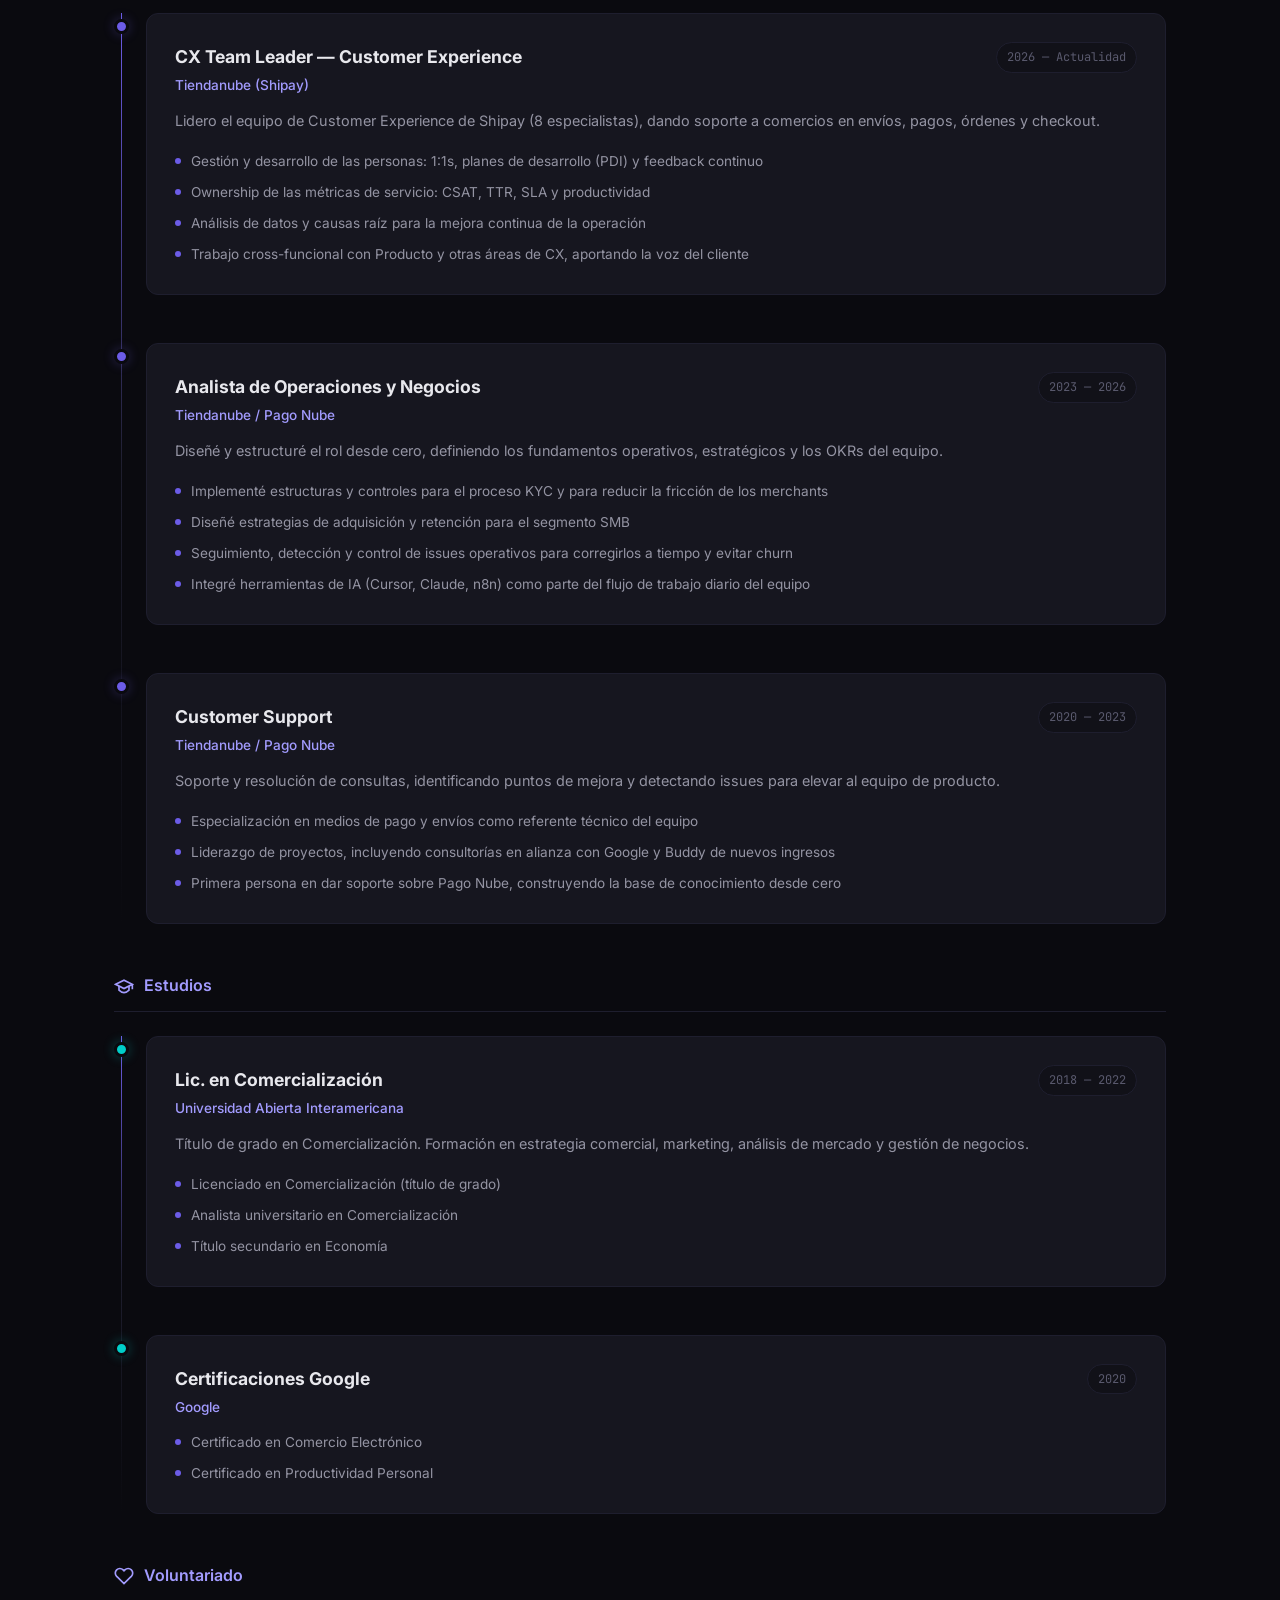
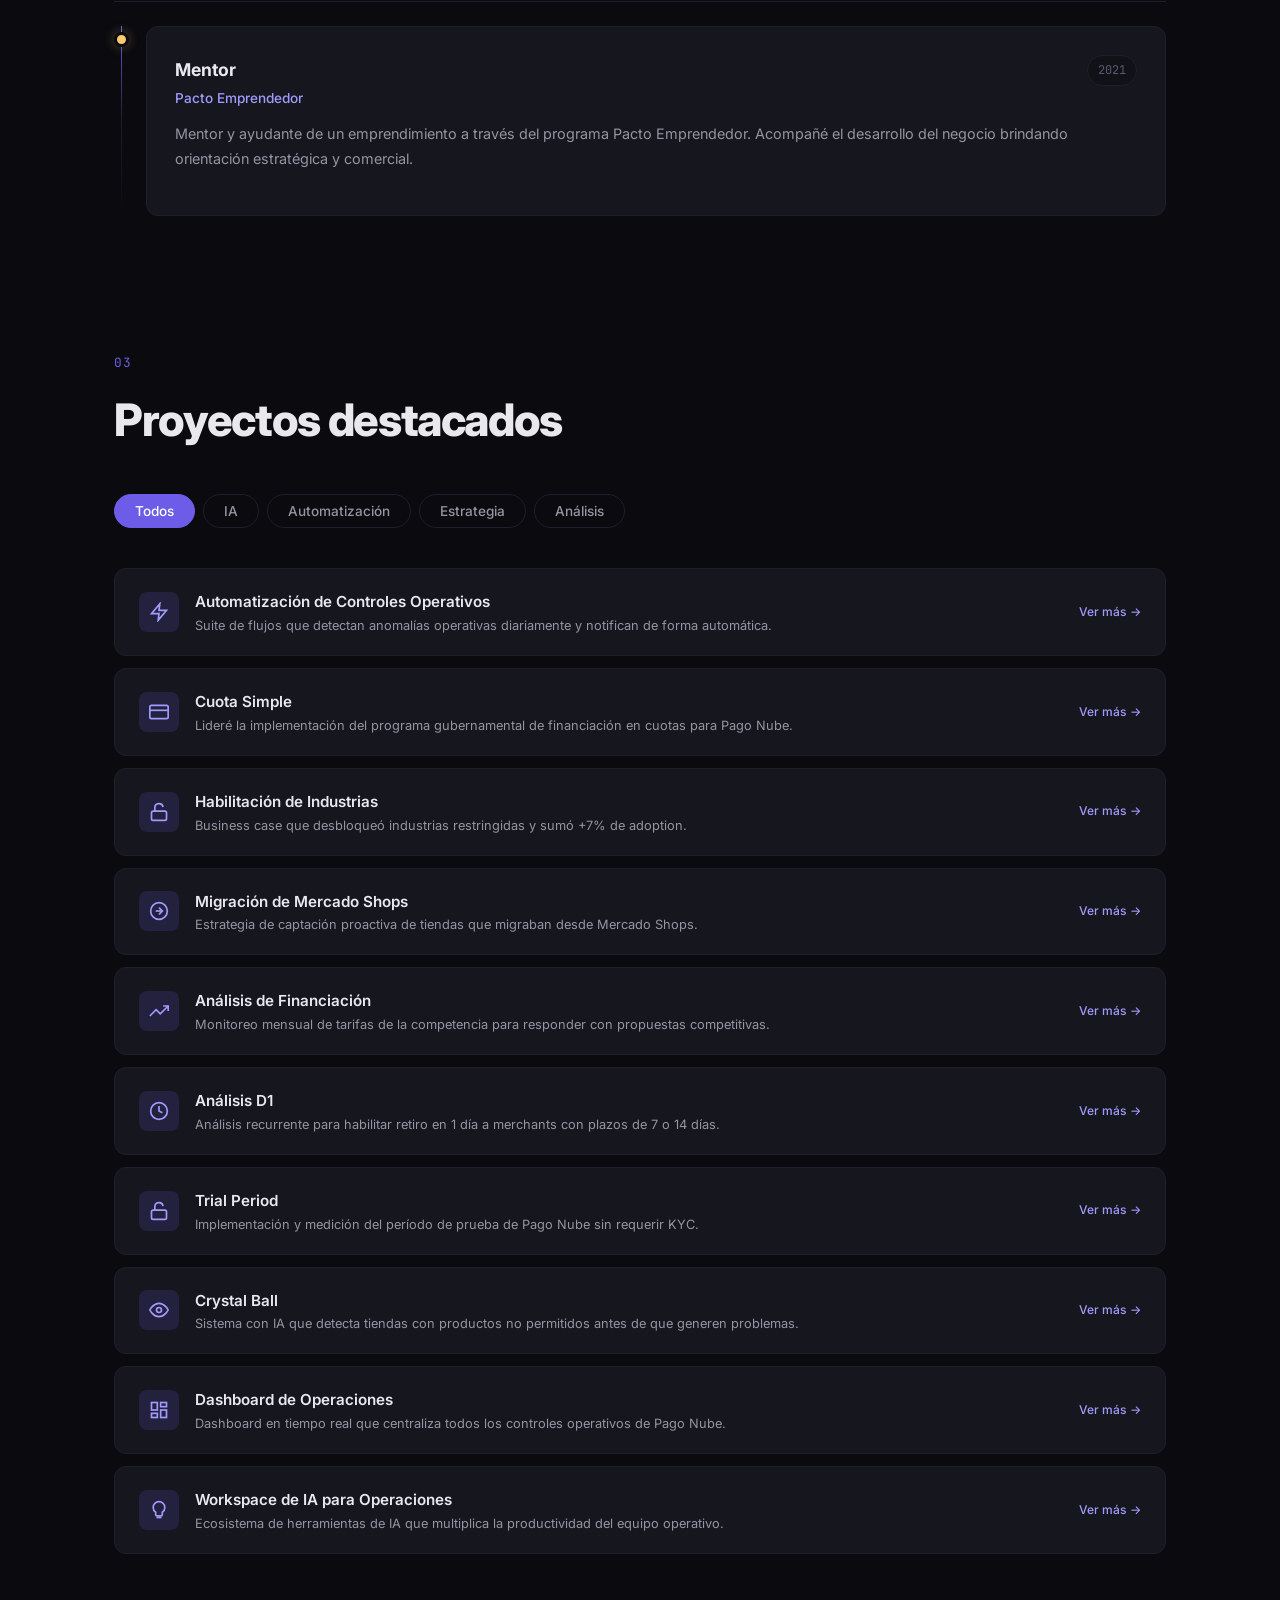
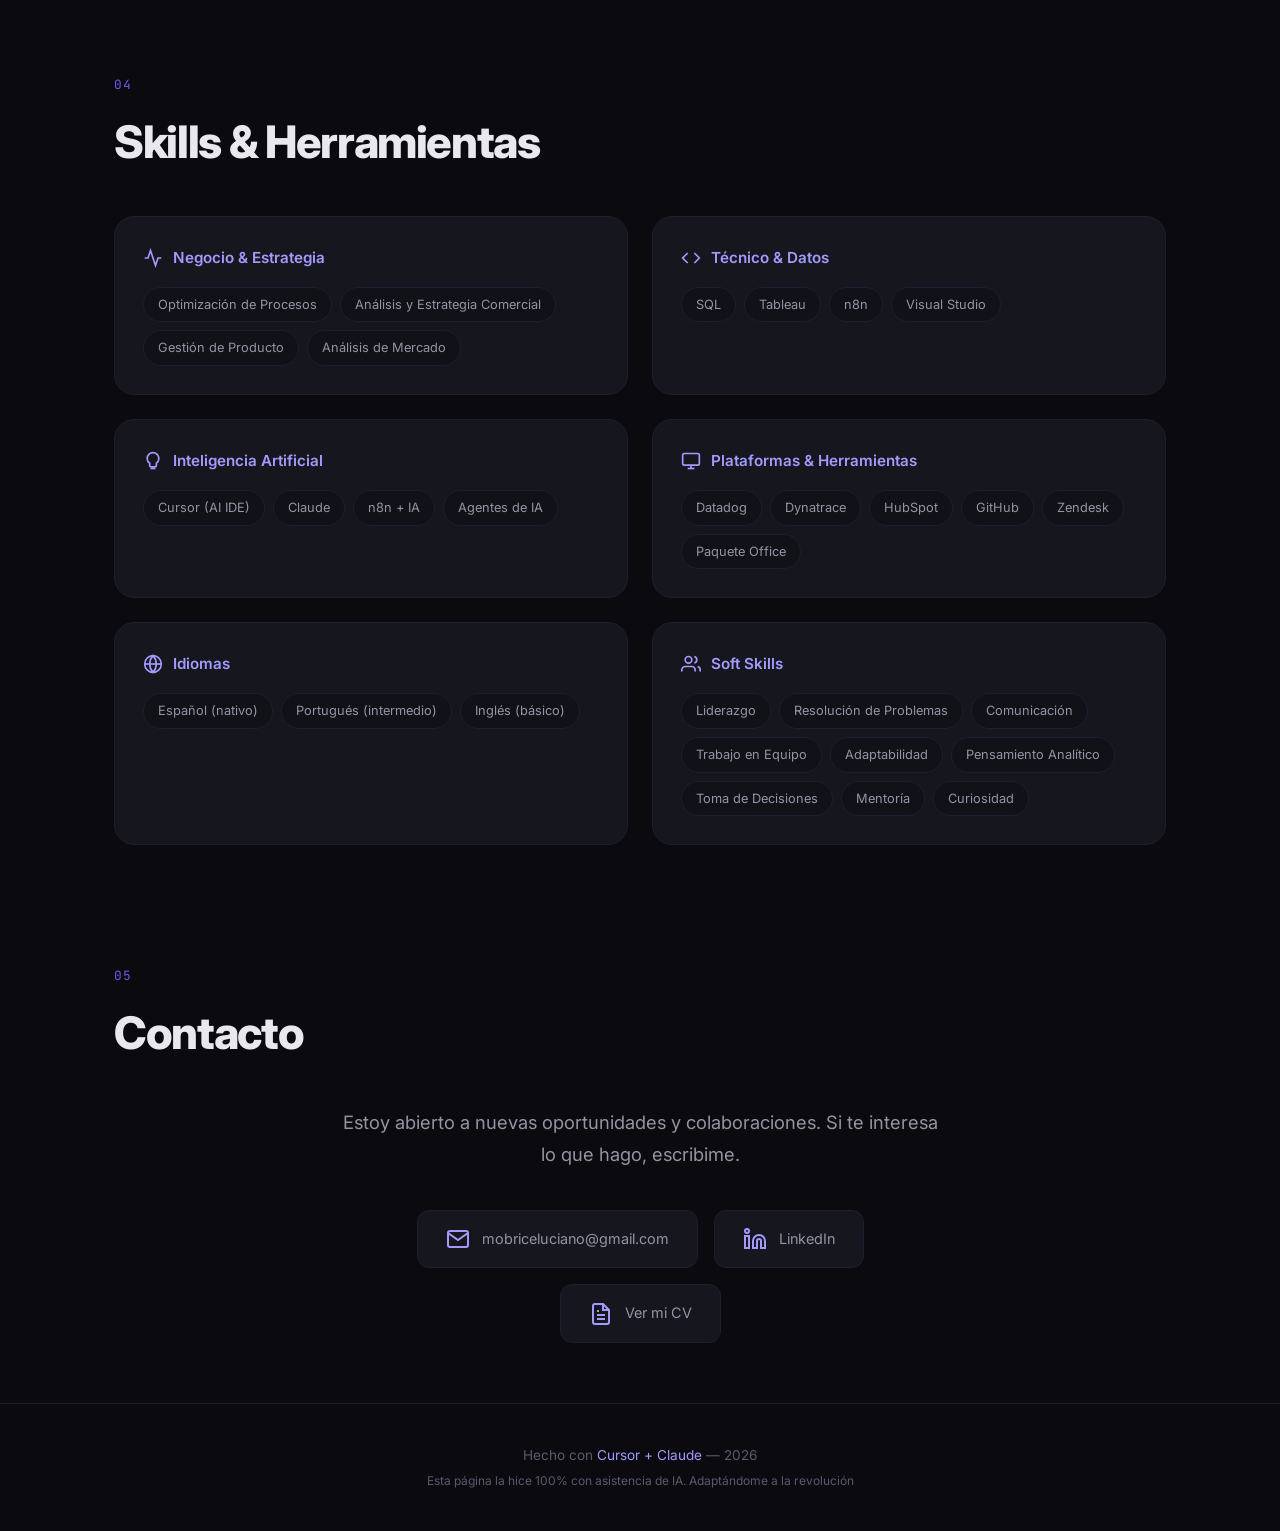
==== commit 3fa08864: "Actualizar rol: CX Team Leader — Customer Experience Co-Authored-By: Claude Opus 4.8 <noreply@anthro" ====
--- a/index.html
+++ b/index.html
@@ -4,7 +4,7 @@
   <meta charset="UTF-8">
   <meta name="viewport" content="width=device-width, initial-scale=1.0">
   <title>Luciano Mobrice — Portfolio</title>
-  <meta name="description" content="Portfolio de Luciano Mobrice. Analista de Operaciones & Negocios. Transformo operaciones con datos e inteligencia artificial.">
+  <meta name="description" content="Portfolio de Luciano Mobrice. CX Team Leader en Tiendanube. Lidero equipos de Customer Experience con foco en datos, procesos e inteligencia artificial.">
   <link rel="stylesheet" href="style.css">
   <link rel="preconnect" href="https://fonts.googleapis.com">
   <link rel="preconnect" href="https://fonts.gstatic.com" crossorigin>
@@ -31,10 +31,10 @@
   <section class="hero" id="hero">
     <div class="hero-bg-grid"></div>
     <div class="hero-content">
-      <div class="hero-badge">Operaciones + IA + Datos + Negocios</div>
+      <div class="hero-badge">Customer Experience + Liderazgo + Datos + IA</div>
       <h1>Luciano <span class="accent">Mobrice</span></h1>
-      <p class="hero-role">Analista de Operaciones & Negocios</p>
-      <p class="hero-tagline">Transformo operaciones con datos e inteligencia artificial</p>
+      <p class="hero-role">CX Team Leader · Customer Experience</p>
+      <p class="hero-tagline">Lidero equipos de soporte con foco en datos, procesos e inteligencia artificial</p>
       <div class="hero-cta">
         <a href="#contact" class="btn btn-primary">Contacto</a>
       </div>
@@ -50,6 +50,7 @@
       <div class="about-grid">
         <div class="about-text">
           <p class="about-lead">Licenciado en Comercialización con experiencia en <strong>análisis de negocio</strong>, <strong>estrategias comerciales</strong> y <strong>optimización de operaciones</strong>.</p>
+          <p>Actualmente soy <strong>CX Team Leader</strong> en Tiendanube: lidero el equipo de Customer Experience de Shipay (8 especialistas), responsable de los resultados del equipo, el desarrollo de las personas y las métricas de servicio (CSAT, TTR, SLA).</p>
           <p>En Tiendanube y Pago Nube me especialicé en la creación de soluciones efectivas para la adquisición y retención de clientes, con un enfoque en la <strong>toma de decisiones basada en datos</strong> y la interpretación de métricas clave que impulsaron el crecimiento del producto.</p>
           <p>Utilizo herramientas de IA como <strong>Cursor, n8n y Claude</strong> para optimizar recursos y resolver problemas de forma más eficiente.</p>
           <div class="about-details">
@@ -114,10 +115,29 @@
           <div class="timeline-content">
             <div class="timeline-header">
               <div>
+                <h3>CX Team Leader — Customer Experience</h3>
+                <span class="timeline-company">Tiendanube (Shipay)</span>
+              </div>
+              <span class="timeline-period">2026 — Actualidad</span>
+            </div>
+            <p>Lidero el equipo de Customer Experience de Shipay (8 especialistas), dando soporte a comercios en envíos, pagos, órdenes y checkout.</p>
+            <ul class="timeline-highlights">
+              <li>Gestión y desarrollo de las personas: 1:1s, planes de desarrollo (PDI) y feedback continuo</li>
+              <li>Ownership de las métricas de servicio: CSAT, TTR, SLA y productividad</li>
+              <li>Análisis de datos y causas raíz para la mejora continua de la operación</li>
+              <li>Trabajo cross-funcional con Producto y otras áreas de CX, aportando la voz del cliente</li>
+            </ul>
+          </div>
+        </div>
+        <div class="timeline-item">
+          <div class="timeline-marker"></div>
+          <div class="timeline-content">
+            <div class="timeline-header">
+              <div>
                 <h3>Analista de Operaciones y Negocios</h3>
                 <span class="timeline-company">Tiendanube / Pago Nube</span>
               </div>
-              <span class="timeline-period">2023 — Actualidad</span>
+              <span class="timeline-period">2023 — 2026</span>
             </div>
             <p>Diseñé y estructuré el rol desde cero, definiendo los fundamentos operativos, estratégicos y los OKRs del equipo.</p>
             <ul class="timeline-highlights">
